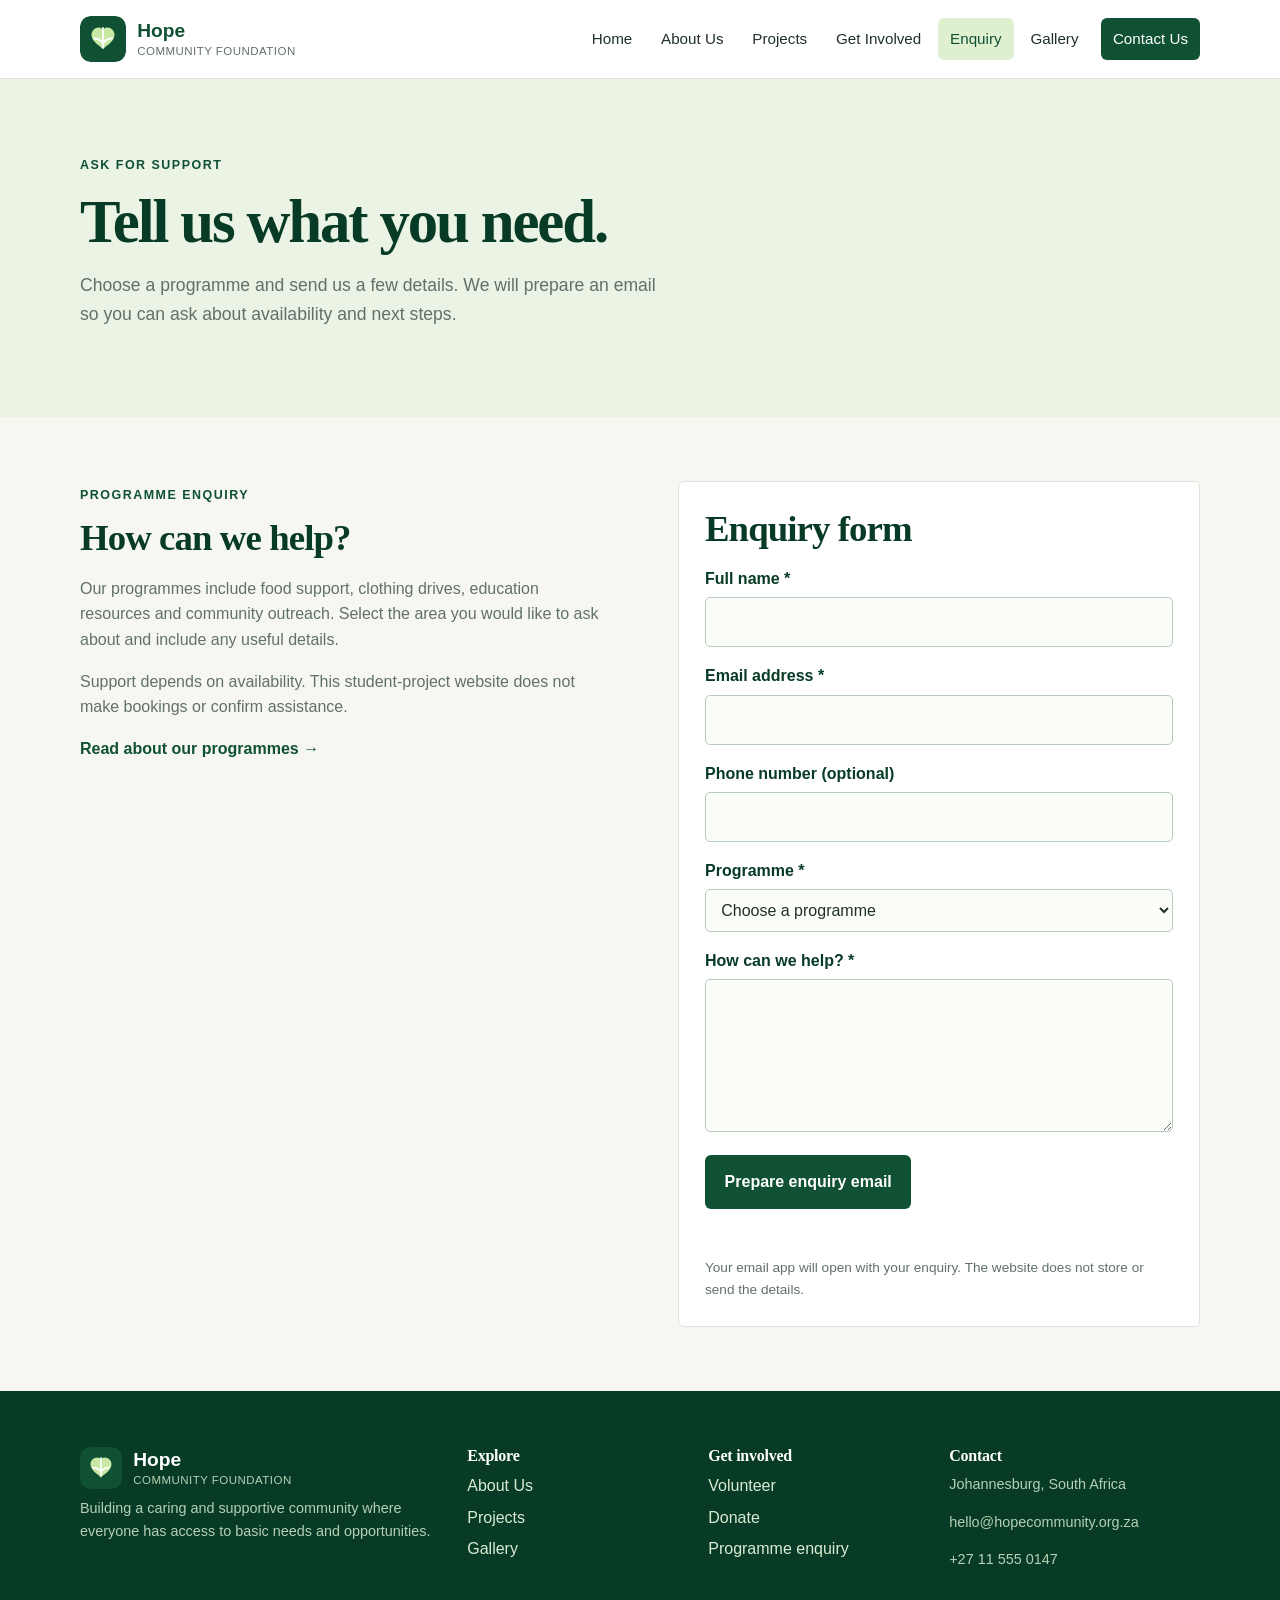
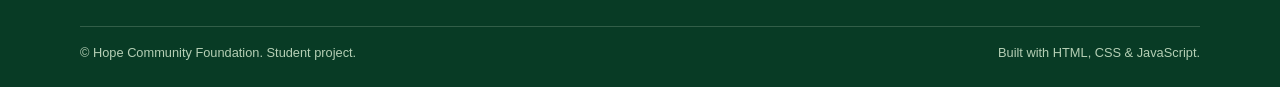
==== enquiry.html @ 87202ff0 "Add programme enquiry page and navigation Co-authored-by: Copilot <223556219+Copilot@users.noreply.g" ====
<!DOCTYPE html>
<html lang="en">
<head>
<meta charset="UTF-8">
<meta name="viewport" content="width=device-width, initial-scale=1.0">
<meta name="description" content="Ask Hope Community Foundation about food, clothing, education and community outreach support.">
<meta name="keywords" content="community support enquiry, food assistance, education support, Johannesburg">
<title>Programme Enquiry | Hope Community Foundation</title>
<link rel="icon" href="assets/logo.svg" type="image/svg+xml">
<link rel="stylesheet" href="css/style.css">
<script src="js/script.js" defer></script>
</head>
<body>
<a class="skip-link" href="#main-content">Skip to main content</a>
<header class="site-header"><div class="container nav-wrap">
<a class="brand" href="index.html"><img src="assets/logo.svg" alt="" width="46" height="46"><span><strong>Hope</strong><small>Community Foundation</small></span></a>
<button class="menu-toggle" aria-expanded="false" aria-controls="site-nav" aria-label="Open navigation"><span></span><span></span><span></span></button>
<nav id="site-nav" class="site-nav" aria-label="Main navigation"><a href="index.html">Home</a><a href="about.html">About Us</a><a href="projects.html">Projects</a><a href="get-involved.html">Get Involved</a><a class="active" href="enquiry.html">Enquiry</a><a href="gallery.html">Gallery</a><a class="nav-cta" href="contact.html">Contact Us</a></nav>
</div></header>
<main id="main-content">
<section class="page-hero"><div class="container"><span class="eyebrow">Ask for support</span><h1>Tell us what you need.</h1><p>Choose a programme and send us a few details. We will prepare an email so you can ask about availability and next steps.</p></div></section>
<section class="section"><div class="container form-layout">
<div><span class="eyebrow">Programme enquiry</span><h2>How can we help?</h2><p>Our programmes include food support, clothing drives, education resources and community outreach. Select the area you would like to ask about and include any useful details.</p><p>Support depends on availability. This student-project website does not make bookings or confirm assistance.</p><a class="text-link" href="projects.html">Read about our programmes →</a></div>
<form class="form-card js-form" data-form-type="enquiry">
<h2>Enquiry form</h2>
<div class="field"><label for="e-name">Full name *</label><input id="e-name" name="name" type="text" autocomplete="name" minlength="2" required></div>
<div class="field"><label for="e-email">Email address *</label><input id="e-email" name="email" type="email" autocomplete="email" required></div>
<div class="field"><label for="e-phone">Phone number (optional)</label><input id="e-phone" name="phone" type="tel" autocomplete="tel" pattern="[0-9+() -]{7,20}" title="Enter a phone number using numbers, spaces, +, brackets or hyphens."></div>
<div class="field"><label for="e-programme">Programme *</label><select id="e-programme" name="programme" required><option value="">Choose a programme</option><option>Food support</option><option>Clothing drives</option><option>Education support</option><option>Community outreach</option><option>Volunteering or sponsorship</option></select></div>
<div class="field"><label for="e-message">How can we help? *</label><textarea id="e-message" name="message" rows="5" minlength="10" required></textarea></div>
<button class="btn btn-primary" type="submit">Prepare enquiry email</button>
<p class="form-status" role="status" aria-live="polite"></p>
<p class="form-note">Your email app will open with your enquiry. The website does not store or send the details.</p>
</form></div></section>
</main>
<footer class="site-footer"><div class="container footer-grid"><div><a class="brand footer-brand" href="index.html"><img src="assets/logo.svg" alt="" width="42" height="42"><span><strong>Hope</strong><small>Community Foundation</small></span></a><p>Building a caring and supportive community where everyone has access to basic needs and opportunities.</p></div><div><h3>Explore</h3><a href="about.html">About Us</a><a href="projects.html">Projects</a><a href="gallery.html">Gallery</a></div><div><h3>Get involved</h3><a href="get-involved.html">Volunteer</a><a href="get-involved.html#donate">Donate</a><a href="enquiry.html">Programme enquiry</a></div><div><h3>Contact</h3><p>Johannesburg, South Africa</p><p>hello@hopecommunity.org.za</p><p>+27 11 555 0147</p></div></div><div class="container footer-bottom"><span>© <span id="year"></span> Hope Community Foundation. Student project.</span><span>Built with HTML, CSS &amp; JavaScript.</span></div></footer>
</body>
</html>
---- css/style.css ----
:root {
  --font-body: "Segoe UI", Arial, sans-serif;
  --font-heading: Georgia, "Times New Roman", serif;
  --green: #0f5132;
  --green-dark: #083b25;
  --green-light: #dff0d0;
  --cream: #f7f7f2;
  --yellow: #f2c14e;
  --ink: #20302a;
  --muted: #61716a;
  --white: #ffffff;
  --line: #dce5dd;
  --shadow: 0 3px 8px rgba(15, 81, 50, 0.08);
  --radius: 6px;
}

* {
  box-sizing: border-box;
}

html {
  scroll-behavior: smooth;
}

body {
  margin: 0;
  color: var(--ink);
  background: var(--cream);
  font-family: var(--font-body);
  font-size: 1rem;
  line-height: 1.6;
}

img {
  max-width: 100%;
  height: auto;
}

a {
  color: inherit;
  text-decoration: none;
}

button,
input,
select,
textarea {
  font: inherit;
}

button,
a {
  -webkit-tap-highlight-color: transparent;
}

.container {
  width: min(1120px, calc(100% - 2rem));
  margin: 0 auto;
}

.skip-link {
  position: absolute;
  left: 1rem;
  top: -4rem;
  z-index: 20;
  padding: 0.7rem 1rem;
  color: var(--white);
  background: var(--green-dark);
}

.skip-link:focus {
  top: 1rem;
}

.site-header {
  background: var(--white);
  border-bottom: 1px solid var(--line);
}

.nav-wrap {
  display: flex;
  align-items: center;
  justify-content: space-between;
  min-height: 78px;
  gap: 1.5rem;
}

.brand {
  display: inline-flex;
  align-items: center;
  gap: 0.7rem;
  color: var(--green);
  line-height: 1.05;
}

.brand img {
  flex: 0 0 auto;
  border-radius: 10px;
}

.brand span {
  display: grid;
  gap: 0.2rem;
}

.brand strong {
  font-size: 1.2rem;
}

.brand small {
  color: var(--muted);
  font-size: 0.72rem;
  letter-spacing: 0.04em;
  text-transform: uppercase;
}

.site-nav {
  display: flex;
  align-items: center;
  gap: 0.3rem;
  font-size: 0.95rem;
}

.site-nav a {
  padding: 0.55rem 0.75rem;
  border-radius: 6px;
}

.site-nav a:hover,
.site-nav a:focus-visible,
.site-nav a.active {
  color: var(--green);
  background: var(--green-light);
}

.site-nav .nav-cta {
  margin-left: 0.35rem;
  color: var(--white);
  background: var(--green);
}

.site-nav .nav-cta:hover,
.site-nav .nav-cta:focus-visible,
.site-nav .nav-cta.active {
  color: var(--white);
  background: var(--green-dark);
}

.menu-toggle {
  display: none;
  width: 42px;
  height: 42px;
  padding: 0.6rem;
  border: 1px solid var(--line);
  border-radius: 6px;
  background: var(--white);
  cursor: pointer;
}

.menu-toggle span {
  display: block;
  height: 2px;
  margin: 5px 0;
  background: var(--green);
}

.hero,
.page-hero {
  background: #eaf3e4;
}

.hero {
  padding: 4rem 0;
}

.hero-grid,
.split,
.form-layout {
  display: grid;
  grid-template-columns: 1fr 1fr;
  align-items: center;
  gap: clamp(2rem, 6vw, 5rem);
}

.hero-copy {
  max-width: 620px;
}

.eyebrow {
  display: inline-block;
  margin-bottom: 0.7rem;
  color: var(--green);
  font-size: 0.78rem;
  font-weight: 700;
  letter-spacing: 0.12em;
  text-transform: uppercase;
}

.eyebrow.light {
  color: var(--green-light);
}

h1,
h2,
h3,
p {
  margin-top: 0;
}

h1,
h2,
h3 {
  color: var(--green-dark);
  font-family: var(--font-heading);
  line-height: 1.15;
}

h1 {
  max-width: 680px;
  margin-bottom: 1.25rem;
  font-size: clamp(2.2rem, 5vw, 3.8rem);
  letter-spacing: -0.035em;
}

h1 span {
  color: #bc7b17;
}

h2 {
  margin-bottom: 1rem;
  font-size: clamp(1.6rem, 3vw, 2.3rem);
  letter-spacing: -0.025em;
}

h3 {
  margin-bottom: 0.5rem;
  font-size: 1.25rem;
  letter-spacing: -0.015em;
}

p {
  color: var(--muted);
}

.hero-copy > p,
.page-hero p {
  max-width: 590px;
  font-size: 1.1rem;
}

.hero-actions {
  display: flex;
  flex-wrap: wrap;
  gap: 0.8rem;
  margin: 1.75rem 0;
}

.btn {
  display: inline-block;
  border: 2px solid transparent;
  border-radius: 6px;
  padding: 0.75rem 1.1rem;
  font-weight: 700;
  text-align: center;
  cursor: pointer;
}

.btn-primary {
  color: var(--white);
  background: var(--green);
}

.btn-primary:hover,
.btn-primary:focus-visible {
  background: var(--green-dark);
}

.btn-secondary {
  color: var(--green);
  border-color: var(--green);
  background: transparent;
}

.btn-secondary:hover,
.btn-secondary:focus-visible {
  color: var(--white);
  background: var(--green);
}

.btn-white {
  color: var(--green-dark);
  background: var(--white);
}

.btn-outline-white {
  color: var(--white);
  border-color: var(--white);
}

.btn-outline-white:hover,
.btn-outline-white:focus-visible {
  color: var(--green-dark);
  background: var(--white);
}

.trust-row {
  display: flex;
  flex-wrap: wrap;
  gap: 1.5rem;
  margin-top: 2.25rem;
}

.trust-row div,
.stats-grid div {
  display: grid;
  gap: 0.15rem;
}

.trust-row strong,
.stats-grid strong {
  color: var(--green);
  font-size: 1.7rem;
}

.trust-row span,
.stats-grid span {
  color: var(--muted);
  font-size: 0.85rem;
}

.hero-art {
  position: relative;
  min-height: 350px;
  border: 1px solid #a9c69a;
  border-radius: 6px;
  background: #cfe2c3;
  overflow: hidden;
}

.sun {
  position: absolute;
  top: 2.5rem;
  right: 3rem;
  width: 95px;
  height: 95px;
  border-radius: 50%;
  background: var(--yellow);
}

.art-card {
  position: absolute;
  left: 50%;
  top: 50%;
  width: min(70%, 330px);
  padding: 1.5rem;
  border: 1px solid rgba(15, 81, 50, 0.12);
  border-radius: 6px;
  background: var(--white);
  box-shadow: var(--shadow);
  text-align: center;
  transform: translate(-50%, -50%);
}

.people {
  display: flex;
  justify-content: center;
  align-items: end;
  height: 125px;
}

.person {
  display: block;
  width: 74px;
  height: 95px;
  margin: 0 -5px;
  border-radius: 40px 40px 12px 12px;
  background: var(--green);
}

.person::before {
  content: '';
  display: block;
  width: 42px;
  height: 42px;
  margin: -20px auto 0;
  border-radius: 50%;
  background: #d7986c;
}

.p2 {
  height: 120px;
  background: #bc7b17;
}

.p3 {
  height: 82px;
  background: #49869b;
}

.heart {
  color: #c95f5f;
  font-size: 2.5rem;
}

.art-card p {
  margin-bottom: 0;
  color: var(--green);
  font-weight: 700;
}

.floating-card {
  position: absolute;
  padding: 0.65rem 0.85rem;
  border: 1px solid var(--line);
  border-radius: 4px;
  background: var(--white);
  box-shadow: var(--shadow);
  color: var(--green-dark);
  font-size: 0.9rem;
}

.card-one { left: 1.2rem; top: 4rem; }
.card-two { right: 1rem; bottom: 3.5rem; }

.section {
  padding: 4rem 0;
}

.section-light {
  background: #f0f6eb;
}

.section-green {
  color: var(--white);
  background: var(--green);
}

.section-green h2,
.section-green p {
  color: var(--white);
}

.section-heading {
  max-width: 680px;
  margin-bottom: 2.2rem;
}

.centered {
  margin-right: auto;
  margin-left: auto;
  text-align: center;
}

.section-heading.centered p,
.narrow {
  max-width: 650px;
  margin-right: auto;
  margin-left: auto;
}

.card-grid {
  display: grid;
  gap: 1.2rem;
}

.card-grid.four { grid-template-columns: repeat(4, 1fr); }
.card-grid.three { grid-template-columns: repeat(3, 1fr); }

.info-card,
.action-card,
.project-card,
.form-card,
.mission-box {
  border: 1px solid var(--line);
  border-radius: var(--radius);
  background: var(--white);
  box-shadow: none;
}

.info-card,
.action-card {
  padding: 1.5rem;
}

.info-card {
  display: flex;
  flex-direction: column;
}

.info-card p,
.action-card p {
  flex: 1;
}

.icon,
.project-icon {
  margin-bottom: 1rem;
  font-size: 2rem;
}

.info-card a,
.text-link {
  color: var(--green);
  font-weight: 700;
}

.info-card a:hover,
.text-link:hover {
  color: #bc7b17;
}

.image-panel {
  position: relative;
}

.photo-placeholder {
  display: grid;
  place-items: center;
  min-height: 280px;
  border: 1px solid #b7cfa9;
  border-radius: 6px;
  color: var(--green-dark);
  background: #dcebd4;
  font-size: clamp(1.6rem, 4vw, 2.5rem);
  font-weight: 700;
  line-height: 1.05;
  text-align: center;
}

.photo-placeholder.large {
  min-height: 390px;
}

.badge {
  position: absolute;
  right: -1rem;
  bottom: 1.5rem;
  display: grid;
  min-width: 130px;
  padding: 0.9rem;
  border-radius: 8px;
  color: var(--white);
  background: var(--green);
  text-align: center;
}

.badge strong { font-size: 1.6rem; }
.badge span { font-size: 0.8rem; line-height: 1.2; }

.check-list {
  padding-left: 1.2rem;
  color: var(--muted);
}

.check-list li::marker {
  color: var(--green);
}

.cta-banner {
  display: flex;
  align-items: center;
  justify-content: space-between;
  gap: 2rem;
}

.cta-banner h2 {
  max-width: 650px;
  margin-bottom: 0;
}

.page-hero {
  padding: 4.5rem 0;
}

.page-hero h1 {
  margin-bottom: 0.9rem;
}

.mission-box {
  margin-top: 1.5rem;
  padding: 1.25rem;
  border-left: 5px solid var(--yellow);
}

.mission-box p { margin-bottom: 0; }

.stats-grid {
  display: grid;
  grid-template-columns: repeat(4, 1fr);
  gap: 1rem;
  text-align: center;
}

.project-list {
  display: grid;
  gap: 1.2rem;
}

.project-search {
  max-width: 520px;
  margin-bottom: 1.5rem;
}

.search-status {
  min-height: 1.5rem;
  margin: 0.4rem 0 0;
  font-size: 0.9rem;
}

.project-card {
  display: grid;
  grid-template-columns: 100px 1fr;
  gap: 1.5rem;
  padding: 1.6rem;
}

.project-card h2 { margin-bottom: 0.5rem; }

.tag {
  display: inline-block;
  margin-bottom: 0.45rem;
  color: #bc7b17;
  font-size: 0.78rem;
  font-weight: 700;
  letter-spacing: 0.08em;
  text-transform: uppercase;
}

.form-layout {
  align-items: start;
}

.form-card {
  padding: 1.6rem;
}

.form-row {
  display: grid;
  grid-template-columns: 1fr 1fr;
  gap: 1rem;
}

.field {
  margin-bottom: 1rem;
}

.field label {
  display: block;
  margin-bottom: 0.35rem;
  color: var(--green-dark);
  font-weight: 700;
}

input,
select,
textarea {
  width: 100%;
  border: 1px solid #b8c9bd;
  border-radius: 5px;
  padding: 0.7rem;
  color: var(--ink);
  background: #fbfdf9;
}

textarea { resize: vertical; }

input:focus,
select:focus,
textarea:focus {
  outline: 3px solid rgba(242, 193, 78, 0.45);
  border-color: var(--green);
}

.form-status {
  min-height: 1.5rem;
  margin: 1rem 0 0;
  color: var(--green);
  font-weight: 700;
}

.form-note {
  margin: 0.5rem 0 0;
  font-size: 0.85rem;
}

.map-frame {
  overflow: hidden;
  border: 1px solid var(--line);
  border-radius: var(--radius);
  background: var(--white);
}

.map-frame iframe {
  display: block;
  width: 100%;
  min-height: 360px;
  border: 0;
}

.map-link {
  margin: 0.75rem 0 0;
  text-align: center;
}

.map-link a {
  color: var(--green);
  font-weight: 700;
  text-decoration: underline;
}

.contact-details {
  padding-top: 0.5rem;
}

.contact-item {
  display: flex;
  gap: 1rem;
  margin: 1.4rem 0;
}

.contact-item > span {
  font-size: 1.5rem;
}

.contact-item strong {
  color: var(--green-dark);
}

.contact-item p { margin: 0.15rem 0 0; }

.donation-options {
  display: grid;
  grid-template-columns: repeat(3, 1fr);
  gap: 1rem;
  max-width: 700px;
  margin: 2rem auto;
}

.donation-options div {
  padding: 1rem;
  border: 1px solid var(--line);
  border-radius: 8px;
  background: var(--white);
}

.donation-options strong,
.donation-options span {
  display: block;
}

.donation-options strong {
  color: var(--green);
  font-size: 1.5rem;
}

.gallery-grid {
  display: grid;
  grid-template-columns: repeat(3, 1fr);
  gap: 1rem;
}

.gallery-item {
  display: grid;
  place-items: center;
  min-height: 220px;
  padding: 1.5rem;
  border: 0;
  border: 1px solid #b7cfa9;
  border-radius: 6px;
  color: var(--green-dark);
  background: #dcebd4;
  box-shadow: none;
  cursor: pointer;
  transition: transform 160ms ease;
}

.gallery-item:hover,
.gallery-item:focus-visible {
  transform: translateY(-4px);
}

.gallery-item span { font-size: 3rem; }
.gallery-item strong { font-size: 1.1rem; }
.g2 { background: #d8e9ed; }
.g3 { background: #f3e1d5; }
.g4 { background: #e2e0ee; }
.g5 { background: #f6edc9; }
.g6 { background: #d7e5d0; }

.modal[hidden] { display: none; }

.modal {
  position: fixed;
  inset: 0;
  z-index: 30;
  display: grid;
  place-items: center;
  padding: 1rem;
}

.modal-backdrop {
  position: absolute;
  inset: 0;
  background: rgba(8, 59, 37, 0.75);
}

.modal-box {
  position: relative;
  z-index: 1;
  width: min(420px, 100%);
  padding: 2rem;
  border-radius: var(--radius);
  background: var(--white);
  text-align: center;
}

.modal-icon { font-size: 4rem; }

.modal-close {
  position: absolute;
  top: 0.6rem;
  right: 0.8rem;
  border: 0;
  color: var(--green-dark);
  background: transparent;
  font-size: 1.8rem;
  cursor: pointer;
}

.site-footer {
  padding: 3.5rem 0 1.5rem;
  color: #d9ebd3;
  background: var(--green-dark);
}

.site-footer .brand { color: var(--white); }
.site-footer .brand small,
.site-footer p { color: #b5cfb5; }

.footer-grid {
  display: grid;
  grid-template-columns: 1.7fr 1fr 1fr 1.2fr;
  gap: 2rem;
}

.footer-grid h3 { color: var(--white); font-size: 1rem; }
.footer-grid a:not(.brand) { display: block; margin: 0.35rem 0; color: #d9ebd3; }
.footer-grid a:not(.brand):hover { color: var(--yellow); }
.footer-grid p { font-size: 0.9rem; }

.footer-bottom {
  display: flex;
  justify-content: space-between;
  gap: 1rem;
  margin-top: 2.5rem;
  padding-top: 1rem;
  border-top: 1px solid rgba(217, 235, 211, 0.2);
  color: #b5cfb5;
  font-size: 0.8rem;
}

@media (max-width: 1024px) {
  .card-grid.four,
  .footer-grid {
    grid-template-columns: repeat(2, 1fr);
  }
}

@media (max-width: 850px) {
  .menu-toggle { display: block; }

  .site-nav {
    position: absolute;
    top: 78px;
    right: 1rem;
    left: 1rem;
    display: none;
    padding: 0.8rem;
    border: 1px solid var(--line);
    border-radius: 8px;
    background: var(--cream);
    box-shadow: var(--shadow);
  }

  .site-nav.open { display: grid; }
  .site-nav a { padding: 0.7rem; }
  .site-nav .nav-cta { margin-left: 0; }
  .hero-grid,
  .split,
  .form-layout { grid-template-columns: 1fr; }
  .hero-art { order: -1; min-height: 320px; }
  .cta-banner { align-items: start; flex-direction: column; }
}

@media (max-width: 560px) {
  .container { width: min(100% - 1.25rem, 1120px); }
  .hero { padding: 3.5rem 0; }
  .section { padding: 3.5rem 0; }
  h1 { font-size: 2.6rem; }
  .hero-art { min-height: 270px; }
  .art-card { width: 75%; padding: 1rem; }
  .people { height: 90px; }
  .person { width: 52px; height: 65px; }
  .p2 { height: 85px; }
  .p3 { height: 57px; }
  .floating-card { font-size: 0.75rem; }
  .card-grid.four,
  .card-grid.three,
  .stats-grid,
  .gallery-grid,
  .donation-options,
  .form-row { grid-template-columns: 1fr; }
  .project-card { grid-template-columns: 1fr; gap: 0.2rem; }
  .project-icon { margin-bottom: 0.2rem; }
  .footer-grid { grid-template-columns: 1fr; }
  .footer-bottom { align-items: start; flex-direction: column; }
  .badge { right: 0; }
}
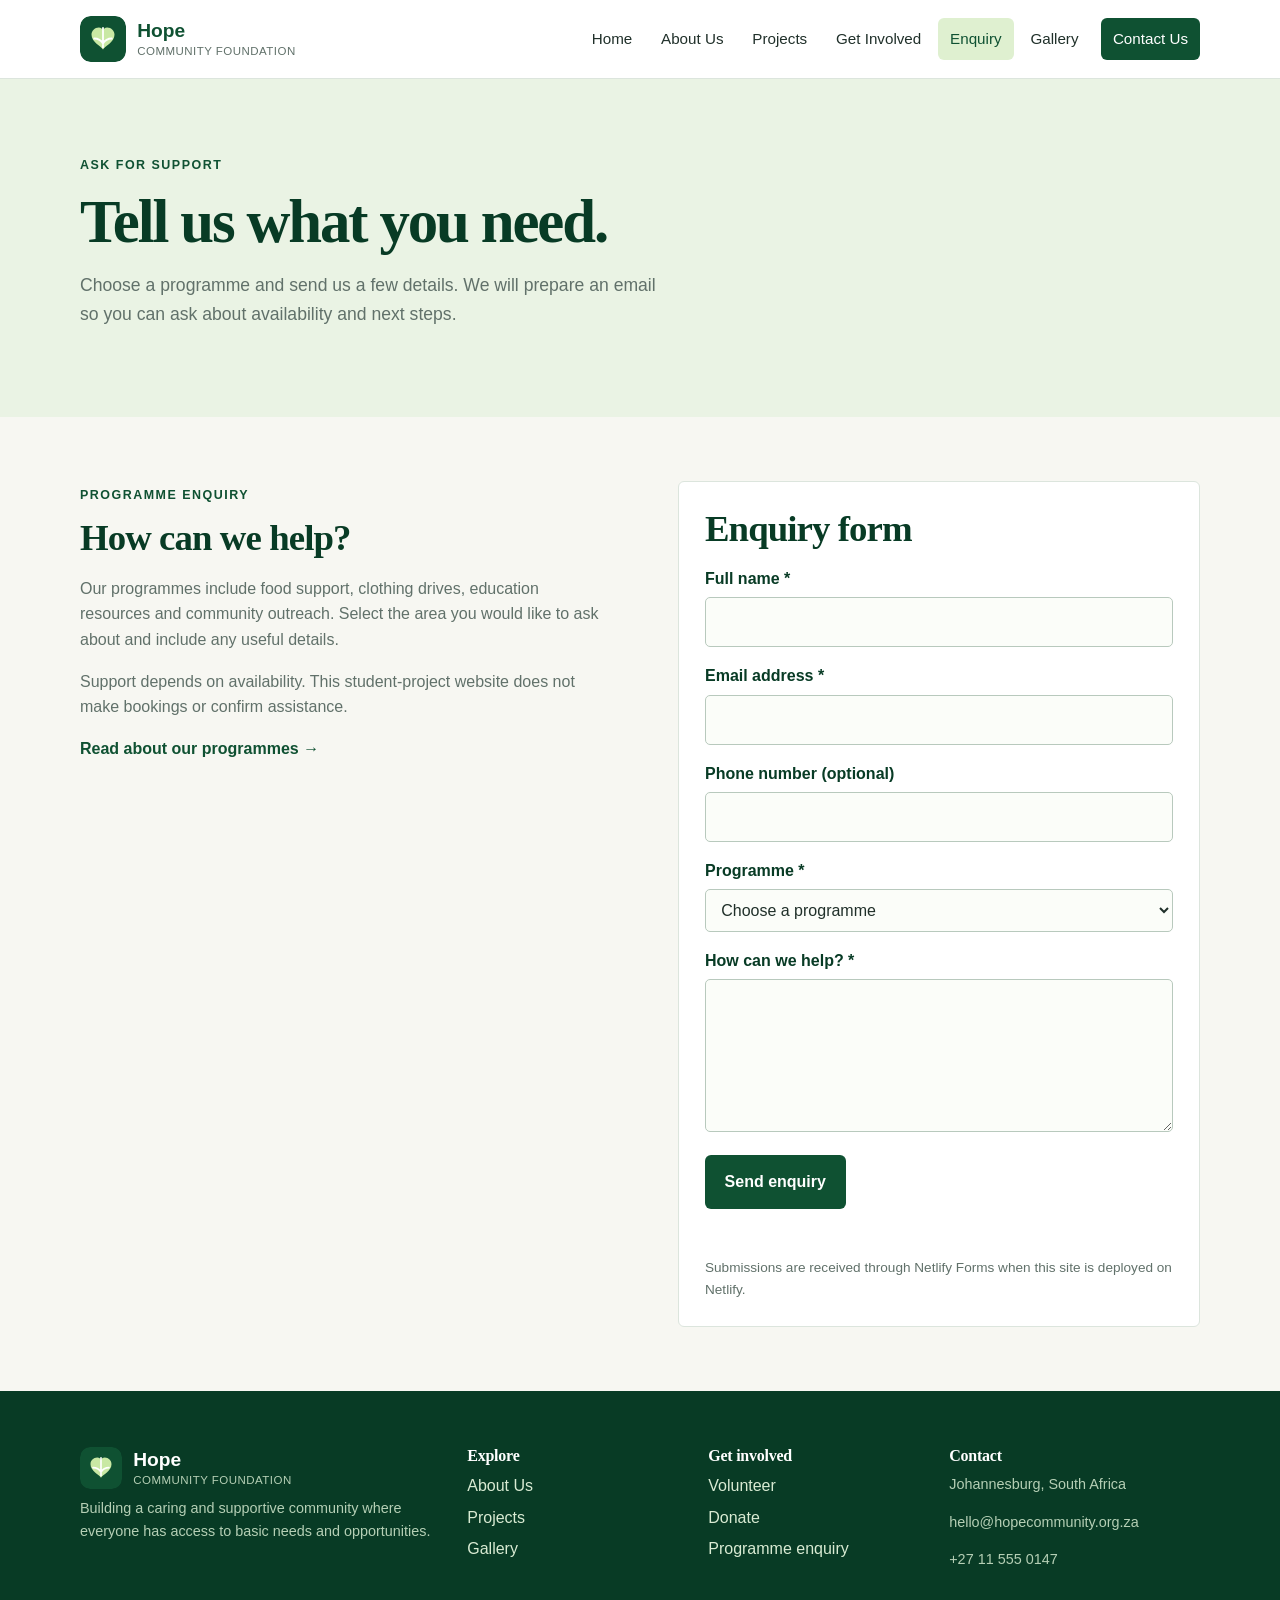
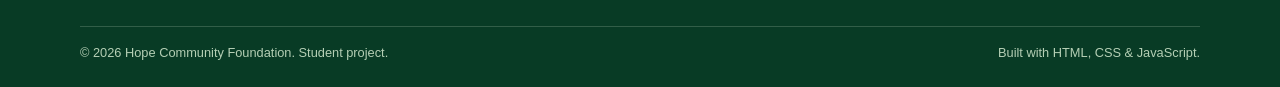
==== commit 9f5b5bc5: "Connect forms to Netlify and add security headers" ====
--- a/enquiry.html
+++ b/enquiry.html
@@ -21,16 +21,18 @@
 <section class="page-hero"><div class="container"><span class="eyebrow">Ask for support</span><h1>Tell us what you need.</h1><p>Choose a programme and send us a few details. We will prepare an email so you can ask about availability and next steps.</p></div></section>
 <section class="section"><div class="container form-layout">
 <div><span class="eyebrow">Programme enquiry</span><h2>How can we help?</h2><p>Our programmes include food support, clothing drives, education resources and community outreach. Select the area you would like to ask about and include any useful details.</p><p>Support depends on availability. This student-project website does not make bookings or confirm assistance.</p><a class="text-link" href="projects.html">Read about our programmes →</a></div>
-<form class="form-card js-form" data-form-type="enquiry">
+<form class="form-card js-form" name="programme-enquiry" method="POST" action="thank-you.html" data-netlify="true" data-netlify-honeypot="bot-field" data-form-type="enquiry">
+<input type="hidden" name="form-name" value="programme-enquiry">
+<p class="form-honeypot" hidden><label>Leave this field empty: <input name="bot-field"></label></p>
 <h2>Enquiry form</h2>
 <div class="field"><label for="e-name">Full name *</label><input id="e-name" name="name" type="text" autocomplete="name" minlength="2" required></div>
 <div class="field"><label for="e-email">Email address *</label><input id="e-email" name="email" type="email" autocomplete="email" required></div>
 <div class="field"><label for="e-phone">Phone number (optional)</label><input id="e-phone" name="phone" type="tel" autocomplete="tel" pattern="[0-9+() -]{7,20}" title="Enter a phone number using numbers, spaces, +, brackets or hyphens."></div>
 <div class="field"><label for="e-programme">Programme *</label><select id="e-programme" name="programme" required><option value="">Choose a programme</option><option>Food support</option><option>Clothing drives</option><option>Education support</option><option>Community outreach</option><option>Volunteering or sponsorship</option></select></div>
 <div class="field"><label for="e-message">How can we help? *</label><textarea id="e-message" name="message" rows="5" minlength="10" required></textarea></div>
-<button class="btn btn-primary" type="submit">Prepare enquiry email</button>
+<button class="btn btn-primary" type="submit">Send enquiry</button>
 <p class="form-status" role="status" aria-live="polite"></p>
-<p class="form-note">Your email app will open with your enquiry. The website does not store or send the details.</p>
+<p class="form-note">Submissions are received through Netlify Forms when this site is deployed on Netlify.</p>
 </form></div></section>
 </main>
 <footer class="site-footer"><div class="container footer-grid"><div><a class="brand footer-brand" href="index.html"><img src="assets/logo.svg" alt="" width="42" height="42"><span><strong>Hope</strong><small>Community Foundation</small></span></a><p>Building a caring and supportive community where everyone has access to basic needs and opportunities.</p></div><div><h3>Explore</h3><a href="about.html">About Us</a><a href="projects.html">Projects</a><a href="gallery.html">Gallery</a></div><div><h3>Get involved</h3><a href="get-involved.html">Volunteer</a><a href="get-involved.html#donate">Donate</a><a href="enquiry.html">Programme enquiry</a></div><div><h3>Contact</h3><p>Johannesburg, South Africa</p><p>hello@hopecommunity.org.za</p><p>+27 11 555 0147</p></div></div><div class="container footer-bottom"><span>© <span id="year"></span> Hope Community Foundation. Student project.</span><span>Built with HTML, CSS &amp; JavaScript.</span></div></footer>
--- a/css/style.css
+++ b/css/style.css
@@ -760,16 +760,15 @@
 }
 
 .gallery-item {
-  display: grid;
-  place-items: center;
-  min-height: 220px;
-  padding: 1.5rem;
-  border: 0;
+  display: block;
+  overflow: hidden;
+  padding: 0;
   border: 1px solid #b7cfa9;
   border-radius: 6px;
   color: var(--green-dark);
   background: #dcebd4;
   box-shadow: none;
+  text-align: left;
   cursor: pointer;
   transition: transform 160ms ease;
 }
@@ -779,8 +778,19 @@
   transform: translateY(-4px);
 }
 
-.gallery-item span { font-size: 3rem; }
-.gallery-item strong { font-size: 1.1rem; }
+.gallery-item img {
+  display: block;
+  width: 100%;
+  height: 220px;
+  object-fit: cover;
+}
+
+.gallery-item strong {
+  display: block;
+  padding: 0.9rem 1rem;
+  font-size: 1.1rem;
+}
+
 .g2 { background: #d8e9ed; }
 .g3 { background: #f3e1d5; }
 .g4 { background: #e2e0ee; }
@@ -807,14 +817,23 @@
 .modal-box {
   position: relative;
   z-index: 1;
-  width: min(420px, 100%);
+  width: min(760px, 100%);
   padding: 2rem;
   border-radius: var(--radius);
   background: var(--white);
   text-align: center;
 }
 
-.modal-icon { font-size: 4rem; }
+.modal-image {
+  display: block;
+  width: 100%;
+  max-height: 65vh;
+  margin: 0 auto 1.25rem;
+  border-radius: var(--radius);
+  object-fit: contain;
+}
+
+.modal-box h2 { font-size: 1.8rem; }
 
 .modal-close {
   position: absolute;
@@ -825,6 +844,23 @@
   background: transparent;
   font-size: 1.8rem;
   cursor: pointer;
+}
+
+.share-links {
+  display: flex;
+  flex-wrap: wrap;
+  justify-content: center;
+  gap: 0.75rem;
+}
+
+.share-links .btn[aria-disabled="true"] {
+  opacity: 0.6;
+  cursor: not-allowed;
+}
+
+.form-card button:disabled {
+  opacity: 0.7;
+  cursor: wait;
 }
 
 .site-footer {
